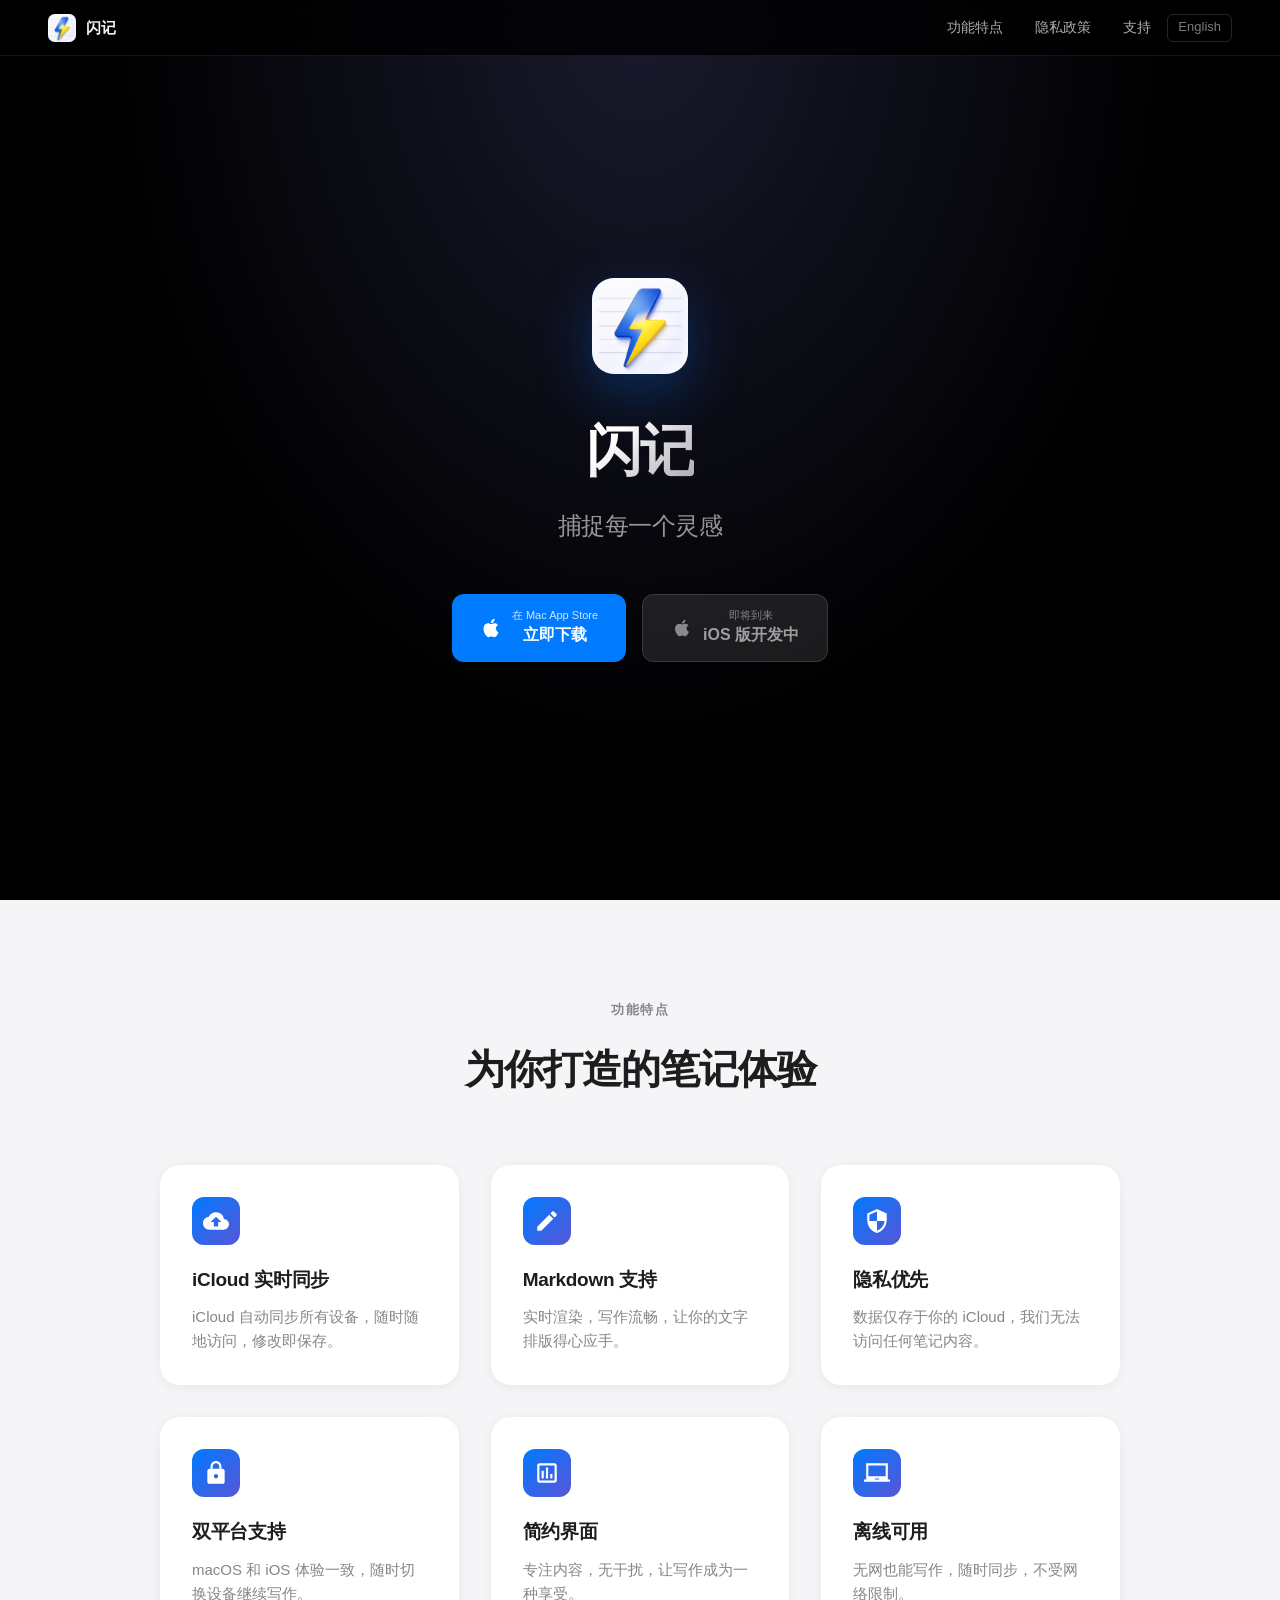
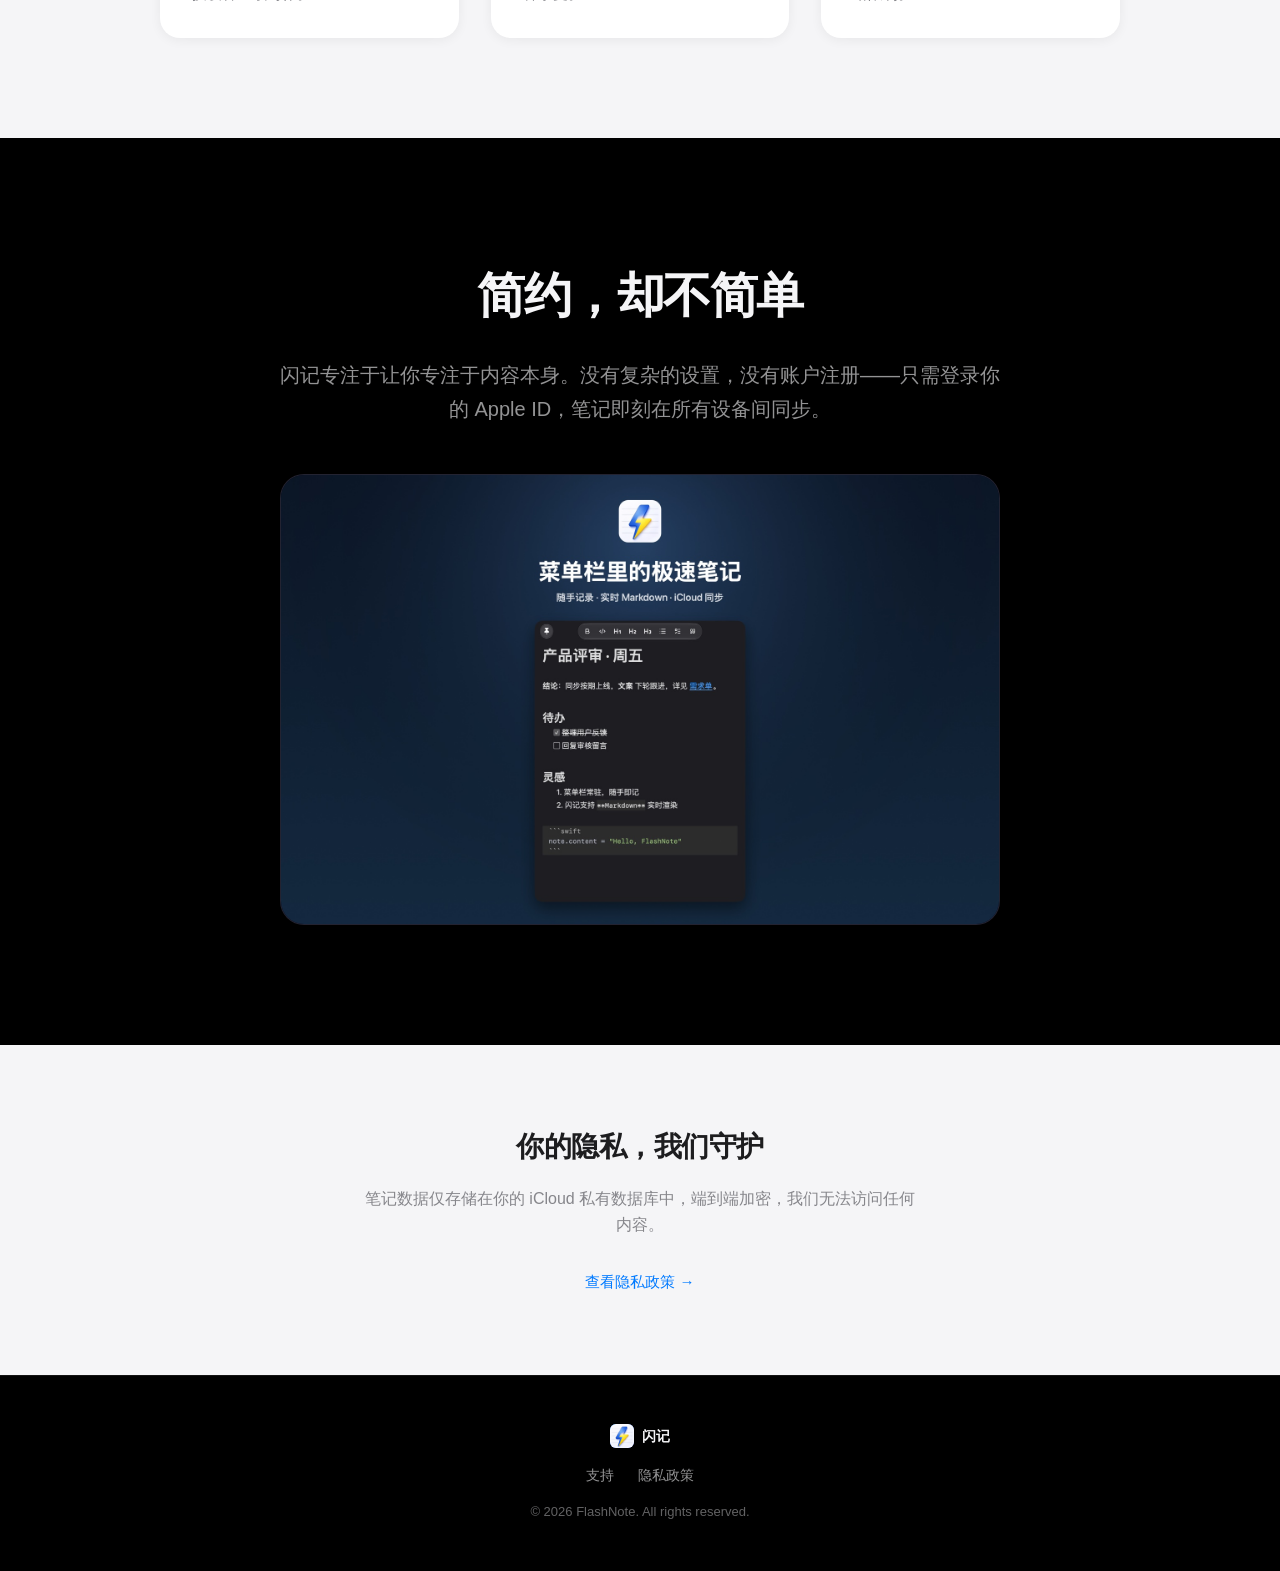
==== index.html @ 060afa6f "链接 Mac App Store 下载徽章到已上线的 App 页面" ====
<!DOCTYPE html>
<html lang="zh-Hans">
<head>
  <meta charset="UTF-8">
  <meta name="viewport" content="width=device-width, initial-scale=1.0">
  <title>闪记 FlashNote — 捕捉每一个灵感</title>
  <link rel="stylesheet" href="styles.css">
  <link rel="icon" type="image/png" href="images/favicon.png">
</head>
<body>

  <!-- Navigation -->
  <header class="site-nav">
    <a class="nav-logo" href="index.html">
      <div class="nav-logo-icon">
        <img src="images/icon.png" alt="FlashNote" class="logo-nav-logo-icon" style="width:28px;height:28px;border-radius:inherit">
      </div>
      <span>闪记</span>
    </a>
    <div class="nav-right">
      <nav class="nav-links">
        <a href="index.html#features">功能特点</a>
        <a href="privacy.html">隐私政策</a>
        <a href="support.html">支持</a>
      </nav>
      <a class="lang-pill" href="en/index.html">English</a>
    </div>
  </header>

  <main>
    <!-- Hero -->
    <section class="hero">
      <div class="hero-icon">
        <img src="images/icon.png" alt="FlashNote" class="logo-hero-icon" style="width:96px;height:96px;border-radius:inherit">
      </div>
      <h1>闪记</h1>
      <p class="tagline">捕捉每一个灵感</p>
      <div class="hero-badges">
        <a class="badge" href="https://apps.apple.com/cn/app/%E9%97%AA%E8%AE%B0-flashnote/id6824461040" target="_blank" rel="noopener">
          <svg viewBox="0 0 24 24"><path d="M18.71 19.5c-.83 1.24-1.71 2.45-3.05 2.47-1.34.03-1.77-.79-3.29-.79-1.53 0-2 .77-3.27.82-1.31.05-2.3-1.32-3.14-2.53C4.25 17 2.94 12.45 4.7 9.39c.87-1.52 2.43-2.48 4.12-2.51 1.28-.02 2.5.87 3.29.87.78 0 2.26-1.07 3.8-.91.65.03 2.47.26 3.64 1.98-.09.06-2.17 1.28-2.15 3.81.03 3.02 2.65 4.03 2.68 4.04-.03.07-.42 1.44-1.38 2.83M13 3.5c.73-.83 1.94-1.46 2.94-1.5.13 1.17-.34 2.35-1.04 3.19-.69.85-1.83 1.51-2.95 1.42-.15-1.15.41-2.35 1.05-3.11z"/></svg>
          <div>
            <div class="badge-sub">在 Mac App Store</div>
            立即下载
          </div>
        </a>
        <a class="badge-coming" href="#">
          <svg viewBox="0 0 24 24"><path d="M17.05 20.28c-.98.95-2.05.8-3.08.35-1.09-.46-2.09-.48-3.24 0-1.44.62-2.2.44-3.06-.35C2.79 15.25 3.51 7.59 9.05 7.31c1.35.07 2.29.74 3.08.8 1.18-.24 2.31-.93 3.57-.84 1.51.12 2.65.72 3.4 1.8-3.12 1.87-2.38 5.98.48 7.13-.57 1.5-1.31 2.99-2.54 4.09l.01-.01zM12.03 7.25c-.15-2.23 1.66-4.07 3.74-4.25.29 2.58-2.34 4.5-3.74 4.25z"/></svg>
          <div>
            <div class="badge-sub">即将到来</div>
            iOS 版开发中
          </div>
        </a>
      </div>
    </section>

    <!-- Features -->
    <section class="features" id="features">
      <p class="section-label">功能特点</p>
      <h2 class="section-title">为你打造的笔记体验</h2>
      <div class="features-grid">
        <div class="feature-card">
          <div class="feature-icon">
            <svg viewBox="0 0 24 24"><path d="M19.35 10.04C18.67 6.59 15.64 4 12 4 9.11 4 6.6 5.64 5.35 8.04 2.34 8.36 0 10.91 0 14c0 3.31 2.69 6 6 6h13c2.76 0 5-2.24 5-5 0-2.64-2.05-4.78-4.65-4.96zM14 13v4h-4v-4H7l5-5 5 5h-3z"/></svg>
          </div>
          <h3>iCloud 实时同步</h3>
          <p>iCloud 自动同步所有设备，随时随地访问，修改即保存。</p>
        </div>
        <div class="feature-card">
          <div class="feature-icon">
            <svg viewBox="0 0 24 24"><path d="M3 17.25V21h3.75L17.81 9.94l-3.75-3.75L3 17.25zM20.71 7.04c.39-.39.39-1.02 0-1.41l-2.34-2.34c-.39-.39-1.02-.39-1.41 0l-1.83 1.83 3.75 3.75 1.83-1.83z"/></svg>
          </div>
          <h3>Markdown 支持</h3>
          <p>实时渲染，写作流畅，让你的文字排版得心应手。</p>
        </div>
        <div class="feature-card">
          <div class="feature-icon">
            <svg viewBox="0 0 24 24"><path d="M12 1L3 5v6c0 5.55 3.84 10.74 9 12 5.16-1.26 9-6.45 9-12V5l-9-4zm0 10.99h7c-.53 4.12-3.28 7.79-7 8.94V12H5V6.3l7-3.11v8.8z"/></svg>
          </div>
          <h3>隐私优先</h3>
          <p>数据仅存于你的 iCloud，我们无法访问任何笔记内容。</p>
        </div>
        <div class="feature-card">
          <div class="feature-icon">
            <svg viewBox="0 0 24 24"><path d="M18 8h-1V6c0-2.76-2.24-5-5-5S7 3.24 7 6v2H6c-1.1 0-2 .9-2 2v10c0 1.1.9 2 2 2h12c1.1 0 2-.9 2-2V10c0-1.1-.9-2-2-2zm-6 9c-1.1 0-2-.9-2-2s.9-2 2-2 2 .9 2 2-.9 2-2 2zm3.1-9H8.9V6c0-1.71 1.39-3.1 3.1-3.1 1.71 0 3.1 1.39 3.1 3.1v2z"/></svg>
          </div>
          <h3>双平台支持</h3>
          <p>macOS 和 iOS 体验一致，随时切换设备继续写作。</p>
        </div>
        <div class="feature-card">
          <div class="feature-icon">
            <svg viewBox="0 0 24 24"><path d="M19 3H5c-1.1 0-2 .9-2 2v14c0 1.1.9 2 2 2h14c1.1 0 2-.9 2-2V5c0-1.1-.9-2-2-2zm0 16H5V5h14v14zM7 10h2v7H7zm4-3h2v10h-2zm4 6h2v4h-2z"/></svg>
          </div>
          <h3>简约界面</h3>
          <p>专注内容，无干扰，让写作成为一种享受。</p>
        </div>
        <div class="feature-card">
          <div class="feature-icon">
            <svg viewBox="0 0 24 24"><path d="M22 18V3H2v15H0v2h24v-2h-2zm-8 0h-4v-1h4v1zm6-3H4V5h16v10z"/></svg>
          </div>
          <h3>离线可用</h3>
          <p>无网也能写作，随时同步，不受网络限制。</p>
        </div>
      </div>
    </section>

    <!-- Highlight -->
    <section class="highlight">
      <div class="highlight-inner">
        <h2>简约，却不简单</h2>
        <p>闪记专注于让你专注于内容本身。没有复杂的设置，没有账户注册——只需登录你的 Apple ID，笔记即刻在所有设备间同步。</p>
        <div class="highlight-visual"><img src="screenshots/mac/01-panel-dark.jpg" alt="FlashNote"></div>
      </div>
    </section>

    <!-- Privacy note -->
    <section class="privacy-note">
      <div class="privacy-note-inner">
        <h2>你的隐私，我们守护</h2>
        <p>笔记数据仅存储在你的 iCloud 私有数据库中，端到端加密，我们无法访问任何内容。</p>
        <a href="privacy.html">查看隐私政策 →</a>
      </div>
    </section>
  </main>

  <!-- Footer -->
  <footer class="site-footer">
    <div class="footer-logo">
      <div class="footer-logo-icon">
        <img src="images/icon.png" alt="FlashNote" class="logo-footer-logo-icon" style="width:24px;height:24px;border-radius:inherit">
      </div>
      <span>闪记</span>
    </div>
    <div class="footer-links">
      <a href="support.html">支持</a>
      <a href="privacy.html">隐私政策</a>
    </div>
    <p>© 2026 FlashNote. All rights reserved.</p>
  </footer>

</body>
</html>
---- styles.css ----
/* =============================================
   FlashNote Site — Shared Styles
   ============================================= */

*, *::before, *::after { margin: 0; padding: 0; box-sizing: border-box; }
html { scroll-behavior: smooth; }
body {
  font-family: -apple-system, BlinkMacSystemFont, "SF Pro Text", "Helvetica Neue", Arial, sans-serif;
  background: #000;
  color: #f5f5f7;
  line-height: 1.6;
  min-height: 100vh;
  display: flex;
  flex-direction: column;
}
body.light-bg { background: #f5f5f7; color: #1d1d1f; }
main { flex: 1; }

/* ── Navigation ── */
.site-nav {
  position: fixed;
  top: 0; left: 0; right: 0;
  z-index: 100;
  display: flex;
  align-items: center;
  justify-content: space-between;
  padding: 0 48px;
  height: 56px;
  background: rgba(0,0,0,0.8);
  backdrop-filter: blur(20px);
  -webkit-backdrop-filter: blur(20px);
  border-bottom: 1px solid rgba(255,255,255,0.08);
}
.light-bg .site-nav {
  background: rgba(255,255,255,0.85);
  border-bottom: 1px solid rgba(0,0,0,0.08);
}
.nav-logo {
  display: flex;
  align-items: center;
  gap: 10px;
  text-decoration: none;
  color: #f5f5f7;
}
.light-bg .nav-logo { color: #1d1d1f; }
.nav-logo-icon {
  width: 28px; height: 28px;
  background: linear-gradient(135deg, #007AFF, #5856D6);
  border-radius: 7px;
  display: flex; align-items: center; justify-content: center;
}
.nav-logo-icon svg { width: 16px; height: 16px; fill: white; }
.nav-logo span { font-size: 15px; font-weight: 600; letter-spacing: -0.3px; }

.nav-right {
  display: flex;
  align-items: center;
  gap: 8px;
}
.nav-links {
  display: flex;
  align-items: center;
  gap: 32px;
}
.nav-links a {
  font-size: 14px;
  color: rgba(245,245,247,0.7);
  text-decoration: none;
  transition: color 0.2s;
}
.light-bg .nav-links a { color: rgba(29,29,31,0.65); }
.nav-links a:hover { color: #f5f5f7; }
.light-bg .nav-links a:hover { color: #1d1d1f; }

.lang-pill {
  display: inline-flex;
  align-items: center;
  height: 28px;
  padding: 0 10px;
  font-size: 13px;
  color: rgba(245,245,247,0.5);
  text-decoration: none;
  border: 1px solid rgba(255,255,255,0.15);
  border-radius: 6px;
  transition: color 0.2s, border-color 0.2s;
  margin-left: 8px;
}
.light-bg .lang-pill { color: rgba(29,29,31,0.5); border-color: rgba(0,0,0,0.15); }
.lang-pill:hover { color: #f5f5f7; border-color: rgba(255,255,255,0.3); }
.light-bg .lang-pill:hover { color: #1d1d1f; border-color: rgba(0,0,0,0.3); }

/* ── Footer ── */
.site-footer {
  padding: 48px 24px;
  border-top: 1px solid rgba(255,255,255,0.08);
  text-align: center;
}
.light-bg .site-footer { border-top: 1px solid rgba(0,0,0,0.08); }
.footer-logo {
  display: flex;
  align-items: center;
  justify-content: center;
  gap: 8px;
  margin-bottom: 16px;
}
.footer-logo-icon {
  width: 24px; height: 24px;
  background: linear-gradient(135deg, #007AFF, #5856D6);
  border-radius: 6px;
  display: flex; align-items: center; justify-content: center;
}
.footer-logo-icon svg { width: 14px; height: 14px; fill: white; }
.footer-logo span { font-size: 14px; font-weight: 600; }
.light-bg .footer-logo span { color: #1d1d1f; }
.footer-links { display: flex; gap: 24px; justify-content: center; margin-bottom: 16px; }
.footer-links a {
  font-size: 14px;
  color: rgba(245,245,247,0.6);
  text-decoration: none;
}
.light-bg .footer-links a { color: rgba(29,29,31,0.6); }
.footer-links a:hover { color: #f5f5f7; }
.light-bg .footer-links a:hover { color: #1d1d1f; }
footer p { font-size: 13px; color: rgba(245,245,247,0.4); }
.light-bg footer p { color: rgba(29,29,31,0.4); }

/* ── Marketing page sections ── */
.hero {
  min-height: 100vh;
  display: flex;
  flex-direction: column;
  align-items: center;
  justify-content: center;
  text-align: center;
  padding: 120px 24px 80px;
  background: radial-gradient(ellipse at 50% 0%, #1a1a2e 0%, #000 60%);
}
.hero-icon {
  width: 96px; height: 96px;
  background: linear-gradient(135deg, #007AFF, #5856D6);
  border-radius: 22px;
  display: flex; align-items: center; justify-content: center;
  margin-bottom: 32px;
  box-shadow: 0 20px 60px rgba(0,122,255,0.3);
}
.hero-icon svg { width: 52px; height: 52px; fill: white; }
.hero h1 {
  font-size: 56px;
  font-weight: 700;
  letter-spacing: -2px;
  margin-bottom: 12px;
  background: linear-gradient(135deg, #fff 30%, #a0a0a8);
  -webkit-background-clip: text;
  -webkit-text-fill-color: transparent;
}
.hero .tagline {
  font-size: 24px;
  color: rgba(245,245,247,0.6);
  font-weight: 400;
  margin-bottom: 48px;
  letter-spacing: -0.5px;
}
.hero-badges { display: flex; gap: 16px; justify-content: center; flex-wrap: wrap; }
.badge {
  display: flex;
  align-items: center;
  gap: 10px;
  background: #007AFF;
  color: white;
  text-decoration: none;
  padding: 14px 28px;
  border-radius: 12px;
  font-size: 16px;
  font-weight: 600;
  transition: background 0.2s, transform 0.2s;
}
.badge:hover { background: #005FCC; transform: translateY(-2px); }
.badge svg { width: 22px; height: 22px; fill: white; }
.badge-sub { font-size: 11px; font-weight: 400; opacity: 0.8; line-height: 1.2; }
.badge-coming {
  display: flex;
  align-items: center;
  gap: 10px;
  background: rgba(255,255,255,0.1);
  color: rgba(245,245,247,0.6);
  text-decoration: none;
  padding: 14px 28px;
  border-radius: 12px;
  font-size: 16px;
  font-weight: 600;
  border: 1px solid rgba(255,255,255,0.12);
}
.badge-coming svg { width: 22px; height: 22px; fill: rgba(245,245,247,0.5); }

.section-label {
  text-align: center;
  font-size: 13px;
  font-weight: 600;
  letter-spacing: 1.5px;
  text-transform: uppercase;
  color: #86868b;
  margin-bottom: 16px;
}
.section-title {
  text-align: center;
  font-size: 40px;
  font-weight: 700;
  letter-spacing: -1px;
  margin-bottom: 64px;
}

.screenshots {
  padding: 100px 24px;
  background: #000;
}
.screenshots-light {
  padding: 100px 24px;
  background: #f5f5f7;
}
.screenshot-grid {
  max-width: 900px;
  margin: 0 auto;
  display: flex;
  gap: 20px;
  overflow-x: auto;
  padding: 0 24px;
  justify-content: center;
}
.screenshot-grid img {
  flex: 0 0 auto;
  height: 400px;
  width: auto;
  border-radius: 16px;
  border: 1px solid rgba(255,255,255,0.1);
  object-fit: contain;
}
.screenshots-light .screenshot-grid img {
  border-color: rgba(0,0,0,0.1);
}

.features {
  padding: 100px 24px;
  background: #f5f5f7;
  color: #1d1d1f;
}
.features-grid {
  max-width: 960px;
  margin: 0 auto;
  display: grid;
  grid-template-columns: repeat(3, 1fr);
  gap: 32px;
}
.feature-card {
  background: white;
  border-radius: 20px;
  padding: 32px;
  box-shadow: 0 2px 12px rgba(0,0,0,0.06);
}
.feature-icon {
  width: 48px; height: 48px;
  background: linear-gradient(135deg, #007AFF, #5856D6);
  border-radius: 12px;
  display: flex; align-items: center; justify-content: center;
  margin-bottom: 20px;
}
.feature-icon svg { width: 26px; height: 26px; fill: white; }
.feature-card h3 { font-size: 19px; font-weight: 600; margin-bottom: 10px; letter-spacing: -0.3px; }
.feature-card p { font-size: 15px; color: #86868b; line-height: 1.6; }

.highlight {
  padding: 120px 24px;
  background: #000;
  text-align: center;
}
.highlight-inner { max-width: 720px; margin: 0 auto; }
.highlight h2 { font-size: 48px; font-weight: 700; letter-spacing: -1.5px; margin-bottom: 24px; }
.highlight p { font-size: 20px; color: rgba(245,245,247,0.6); line-height: 1.7; margin-bottom: 48px; }
.highlight-visual {
  width: 100%; max-width: 860px;
  background: #0a0a1a;
  border-radius: 24px; margin: 0 auto; overflow: hidden;
  border: 1px solid rgba(255,255,255,0.1);
}
.highlight-visual img { width: 100%; height: auto; display: block; }

.privacy-note {
  padding: 80px 24px;
  background: #f5f5f7;
  color: #1d1d1f;
  text-align: center;
}
.privacy-note-inner { max-width: 560px; margin: 0 auto; }
.privacy-note h2 { font-size: 28px; font-weight: 700; letter-spacing: -0.5px; margin-bottom: 16px; }
.privacy-note p { font-size: 16px; color: #86868b; margin-bottom: 32px; }
.privacy-note a { font-size: 15px; color: #007AFF; text-decoration: none; }
.privacy-note a:hover { text-decoration: underline; }

/* ── Simple pages (support / privacy) ── */
main { flex: 1; display: flex; flex-direction: column; }
.simple-page {
  flex: 1;
  display: flex;
  align-items: center;
  justify-content: center;
  padding: 96px 24px 48px;
  background: #f5f5f7;
  color: #1d1d1f;
}
.simple-card {
  background: white;
  border-radius: 16px;
  padding: 32px;
  max-width: 440px;
  width: 100%;
  box-shadow: 0 2px 12px rgba(0,0,0,0.06);
  text-align: center;
}
.simple-card p { text-wrap: balance; }
.simple-logo {
  width: 72px; height: 72px;
  background: linear-gradient(135deg, #007AFF, #5856D6);
  border-radius: 18px;
  display: flex; align-items: center; justify-content: center;
  margin: 0 auto 20px;
}
.simple-logo svg { width: 40px; height: 40px; fill: white; }
.simple-card h1 { font-size: 26px; font-weight: 700; letter-spacing: -0.5px; margin-bottom: 6px; }
.simple-card .subtitle { font-size: 15px; color: #86868b; margin-bottom: 32px; }
.simple-card p { font-size: 15px; color: #1d1d1f; line-height: 1.6; margin-bottom: 24px; }
.email-btn {
  display: inline-flex;
  align-items: center;
  gap: 8px;
  background: #007AFF;
  color: white;
  text-decoration: none;
  padding: 12px 24px;
  border-radius: 10px;
  font-size: 15px;
  font-weight: 500;
  transition: background 0.2s;
}
.email-btn:hover { background: #0056CC; }
.email-btn svg { width: 18px; height: 18px; fill: white; }

/* Privacy page */
.privacy-page { flex: 1; background: #f5f5f7; color: #1d1d1f; padding: 128px 24px 48px; }
.privacy-content { max-width: 680px; margin: 0 auto; }
.privacy-content h1 { font-size: 28px; font-weight: 700; letter-spacing: -0.5px; margin-bottom: 8px; }
.privacy-content .date { font-size: 14px; color: #86868b; margin-bottom: 40px; }
.privacy-card {
  background: white;
  border-radius: 16px;
  padding: 32px;
  box-shadow: 0 2px 12px rgba(0,0,0,0.06);
}
.privacy-card h2 { font-size: 17px; font-weight: 600; margin-top: 28px; margin-bottom: 10px; }
.privacy-card h2:first-child { margin-top: 0; }
.privacy-card p { font-size: 15px; line-height: 1.7; color: #3d3d3f; margin-bottom: 12px; }
.privacy-card ul { padding-left: 20px; margin: 8px 0; }
.privacy-card li { font-size: 15px; line-height: 1.7; color: #3d3d3f; margin-bottom: 6px; }
.privacy-card strong { color: #1d1d1f; }
.privacy-card a { color: #007AFF; text-decoration: none; }
.privacy-card a:hover { text-decoration: underline; }
.contact-row { display: flex; align-items: center; gap: 8px; margin-top: 12px; font-size: 15px; }
.contact-row svg { width: 16px; height: 16px; fill: #86868b; flex-shrink: 0; }
.contact-row a { color: #007AFF; text-decoration: none; }

/* ── Responsive ── */
@media (max-width: 768px) {
  .site-nav { padding: 0 20px; }
  .nav-links { display: none; }
  .hero h1 { font-size: 36px; letter-spacing: -1px; }
  .hero .tagline { font-size: 18px; }
  .features-grid { grid-template-columns: 1fr; }
  .section-title { font-size: 28px; }
  .highlight h2 { font-size: 32px; }
  .screenshot-grid img { height: 280px; }
}
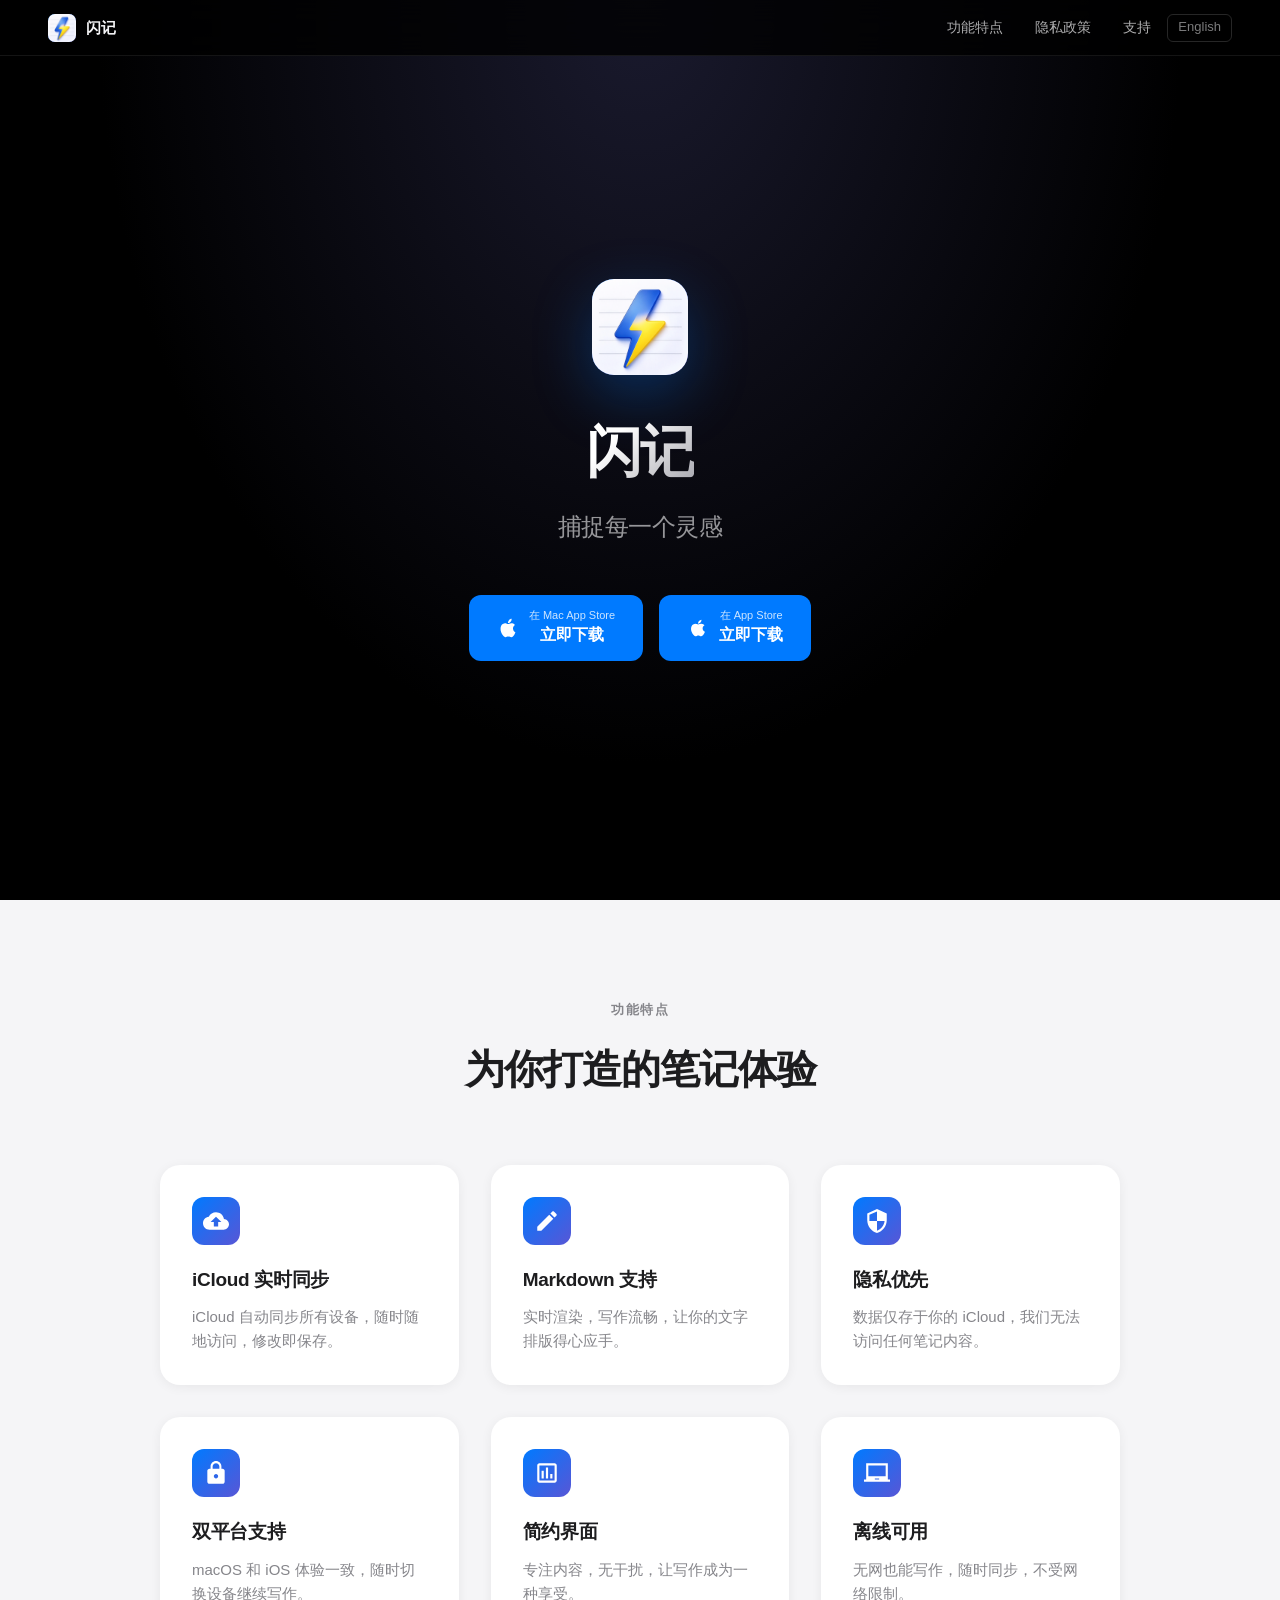
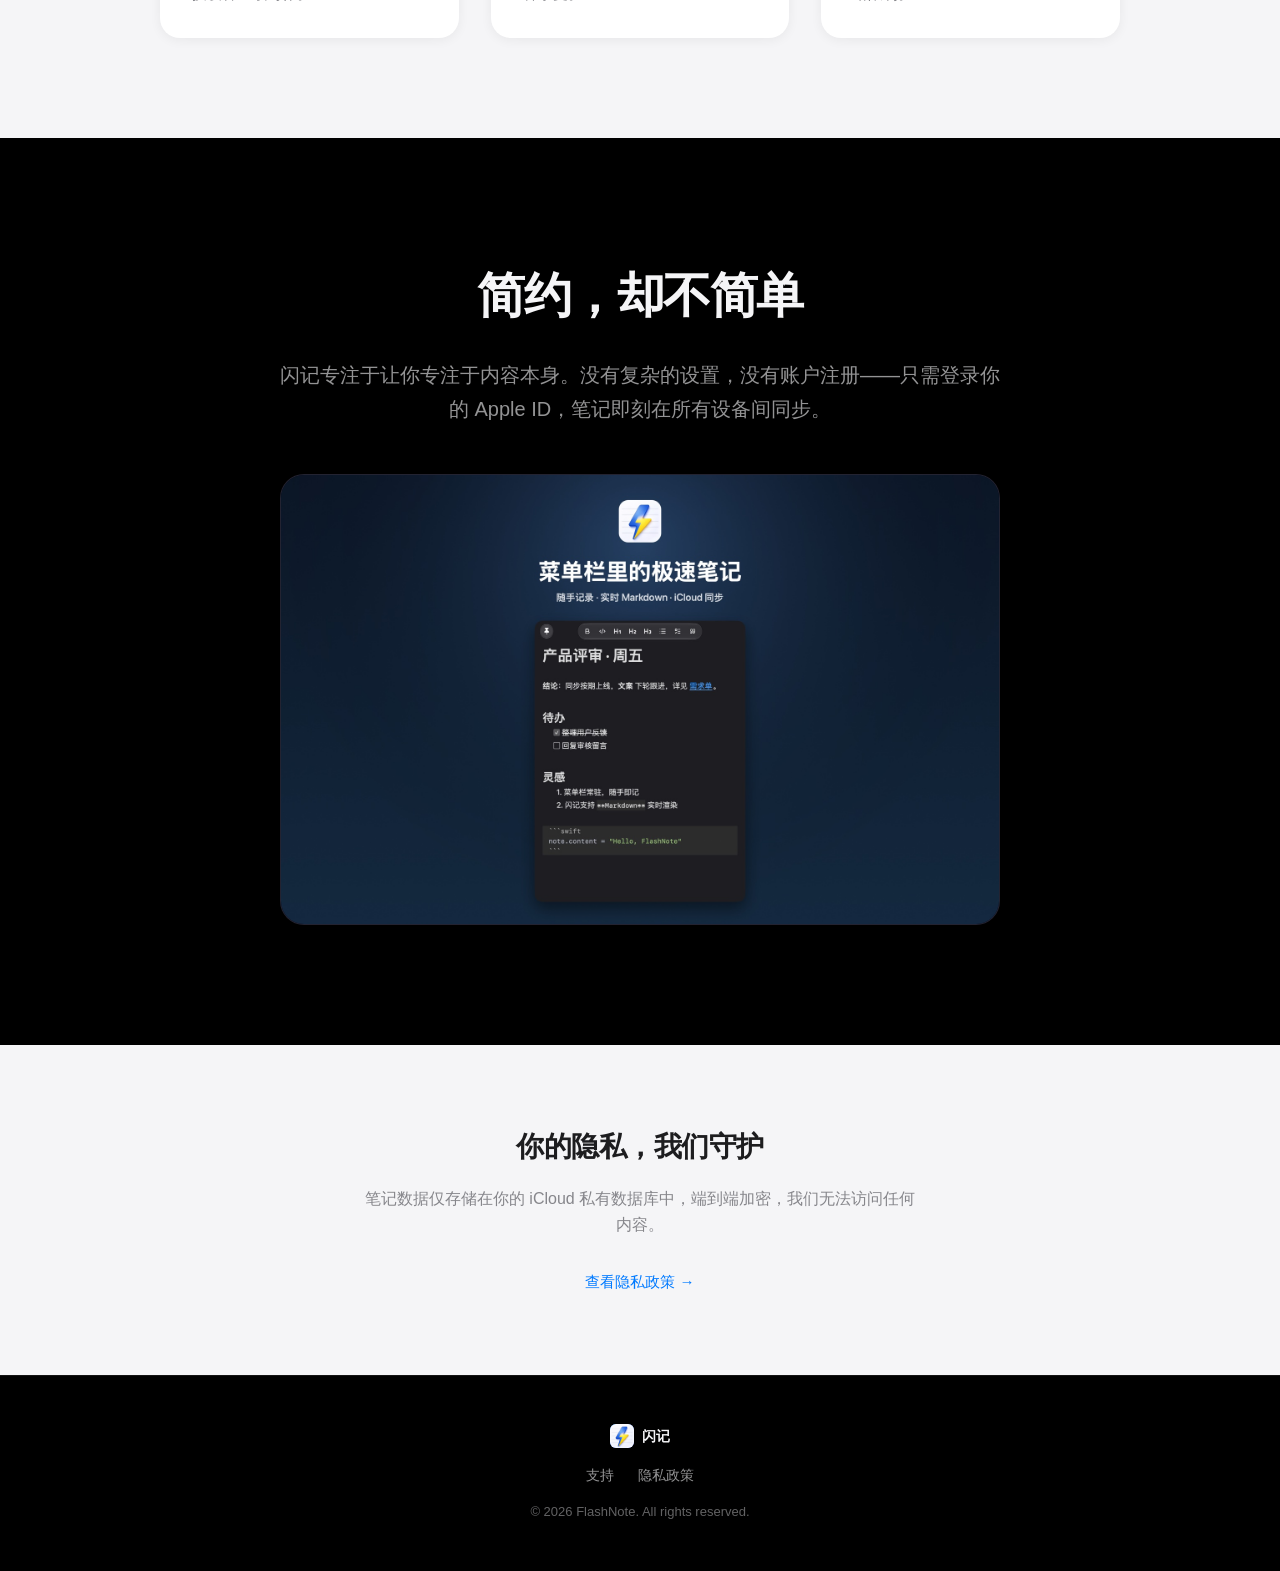
==== commit abdb89b4: "iOS 版已上架：下载徽章指向国区 App Store，替换「即将到来」占位 - index.html / en/index.html：iOS 徽章由 .badge-coming 占位改为可点击 .b" ====
--- a/index.html
+++ b/index.html
@@ -43,11 +43,11 @@
             立即下载
           </div>
         </a>
-        <a class="badge-coming" href="#">
+        <a class="badge" href="https://apps.apple.com/cn/app/%E9%97%AA%E8%AE%B0-%E9%9A%8F%E5%8F%AB%E9%9A%8F%E5%88%B0%E7%9A%84%E9%80%9F%E8%AE%B0%E6%9D%BF/id6824461040" target="_blank" rel="noopener">
           <svg viewBox="0 0 24 24"><path d="M17.05 20.28c-.98.95-2.05.8-3.08.35-1.09-.46-2.09-.48-3.24 0-1.44.62-2.2.44-3.06-.35C2.79 15.25 3.51 7.59 9.05 7.31c1.35.07 2.29.74 3.08.8 1.18-.24 2.31-.93 3.57-.84 1.51.12 2.65.72 3.4 1.8-3.12 1.87-2.38 5.98.48 7.13-.57 1.5-1.31 2.99-2.54 4.09l.01-.01zM12.03 7.25c-.15-2.23 1.66-4.07 3.74-4.25.29 2.58-2.34 4.5-3.74 4.25z"/></svg>
           <div>
-            <div class="badge-sub">即将到来</div>
-            iOS 版开发中
+            <div class="badge-sub">在 App Store</div>
+            立即下载
           </div>
         </a>
       </div>
--- a/styles.css
+++ b/styles.css
@@ -160,7 +160,7 @@
   margin-bottom: 48px;
   letter-spacing: -0.5px;
 }
-.hero-badges { display: flex; gap: 16px; justify-content: center; flex-wrap: wrap; }
+.hero-badges { display: flex; gap: 16px; justify-content: center; flex-wrap: wrap; width: 100%; }
 .badge {
   display: flex;
   align-items: center;
@@ -177,20 +177,6 @@
 .badge:hover { background: #005FCC; transform: translateY(-2px); }
 .badge svg { width: 22px; height: 22px; fill: white; }
 .badge-sub { font-size: 11px; font-weight: 400; opacity: 0.8; line-height: 1.2; }
-.badge-coming {
-  display: flex;
-  align-items: center;
-  gap: 10px;
-  background: rgba(255,255,255,0.1);
-  color: rgba(245,245,247,0.6);
-  text-decoration: none;
-  padding: 14px 28px;
-  border-radius: 12px;
-  font-size: 16px;
-  font-weight: 600;
-  border: 1px solid rgba(255,255,255,0.12);
-}
-.badge-coming svg { width: 22px; height: 22px; fill: rgba(245,245,247,0.5); }
 
 .section-label {
   text-align: center;
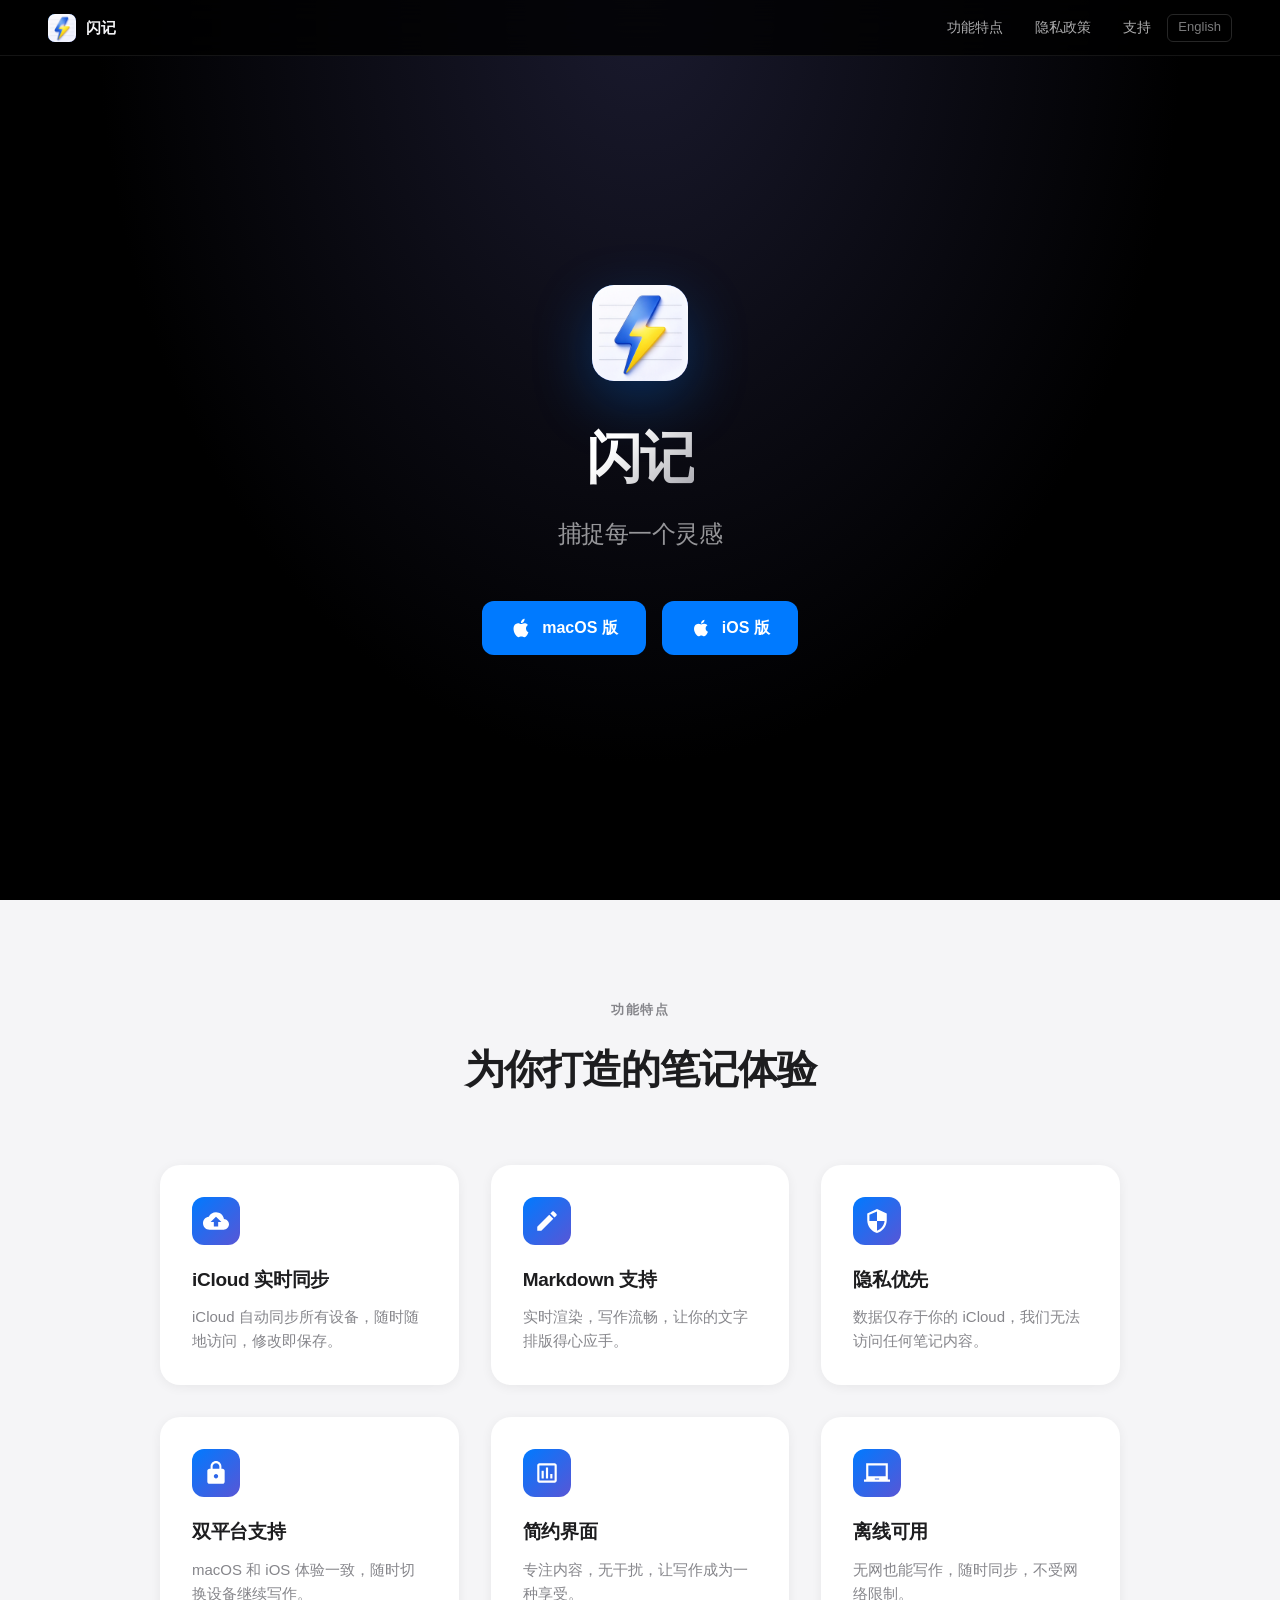
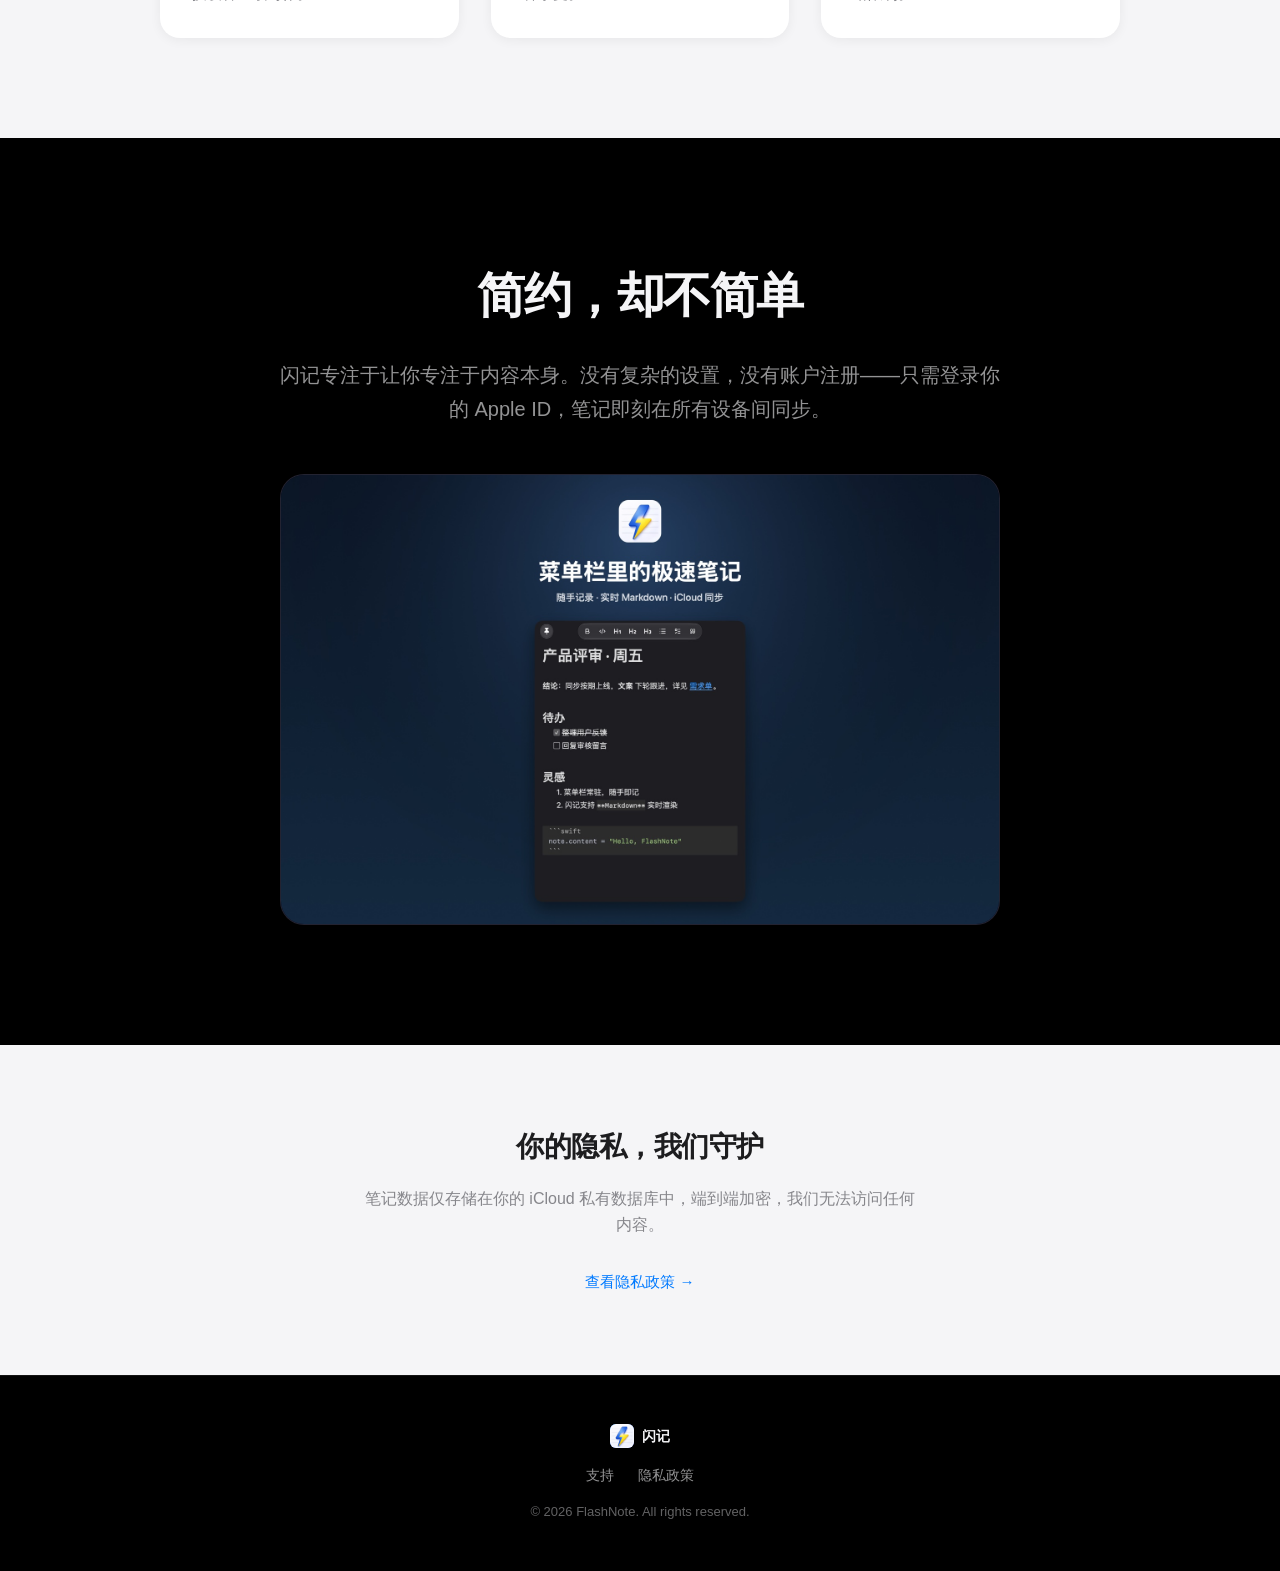
==== commit c4cdb3cc: "中文页下载徽章文案简化：macOS 版 / iOS 版 按反馈将首屏两枚徽章的两行文案（在 Mac App Store / 立即下载）合并为 单行「macOS 版」「iOS 版」，按 Apple 平台" ====
--- a/index.html
+++ b/index.html
@@ -38,17 +38,11 @@
       <div class="hero-badges">
         <a class="badge" href="https://apps.apple.com/cn/app/%E9%97%AA%E8%AE%B0-flashnote/id6824461040" target="_blank" rel="noopener">
           <svg viewBox="0 0 24 24"><path d="M18.71 19.5c-.83 1.24-1.71 2.45-3.05 2.47-1.34.03-1.77-.79-3.29-.79-1.53 0-2 .77-3.27.82-1.31.05-2.3-1.32-3.14-2.53C4.25 17 2.94 12.45 4.7 9.39c.87-1.52 2.43-2.48 4.12-2.51 1.28-.02 2.5.87 3.29.87.78 0 2.26-1.07 3.8-.91.65.03 2.47.26 3.64 1.98-.09.06-2.17 1.28-2.15 3.81.03 3.02 2.65 4.03 2.68 4.04-.03.07-.42 1.44-1.38 2.83M13 3.5c.73-.83 1.94-1.46 2.94-1.5.13 1.17-.34 2.35-1.04 3.19-.69.85-1.83 1.51-2.95 1.42-.15-1.15.41-2.35 1.05-3.11z"/></svg>
-          <div>
-            <div class="badge-sub">在 Mac App Store</div>
-            立即下载
-          </div>
+          <div>macOS 版</div>
         </a>
         <a class="badge" href="https://apps.apple.com/cn/app/%E9%97%AA%E8%AE%B0-%E9%9A%8F%E5%8F%AB%E9%9A%8F%E5%88%B0%E7%9A%84%E9%80%9F%E8%AE%B0%E6%9D%BF/id6824461040" target="_blank" rel="noopener">
           <svg viewBox="0 0 24 24"><path d="M17.05 20.28c-.98.95-2.05.8-3.08.35-1.09-.46-2.09-.48-3.24 0-1.44.62-2.2.44-3.06-.35C2.79 15.25 3.51 7.59 9.05 7.31c1.35.07 2.29.74 3.08.8 1.18-.24 2.31-.93 3.57-.84 1.51.12 2.65.72 3.4 1.8-3.12 1.87-2.38 5.98.48 7.13-.57 1.5-1.31 2.99-2.54 4.09l.01-.01zM12.03 7.25c-.15-2.23 1.66-4.07 3.74-4.25.29 2.58-2.34 4.5-3.74 4.25z"/></svg>
-          <div>
-            <div class="badge-sub">在 App Store</div>
-            立即下载
-          </div>
+          <div>iOS 版</div>
         </a>
       </div>
     </section>
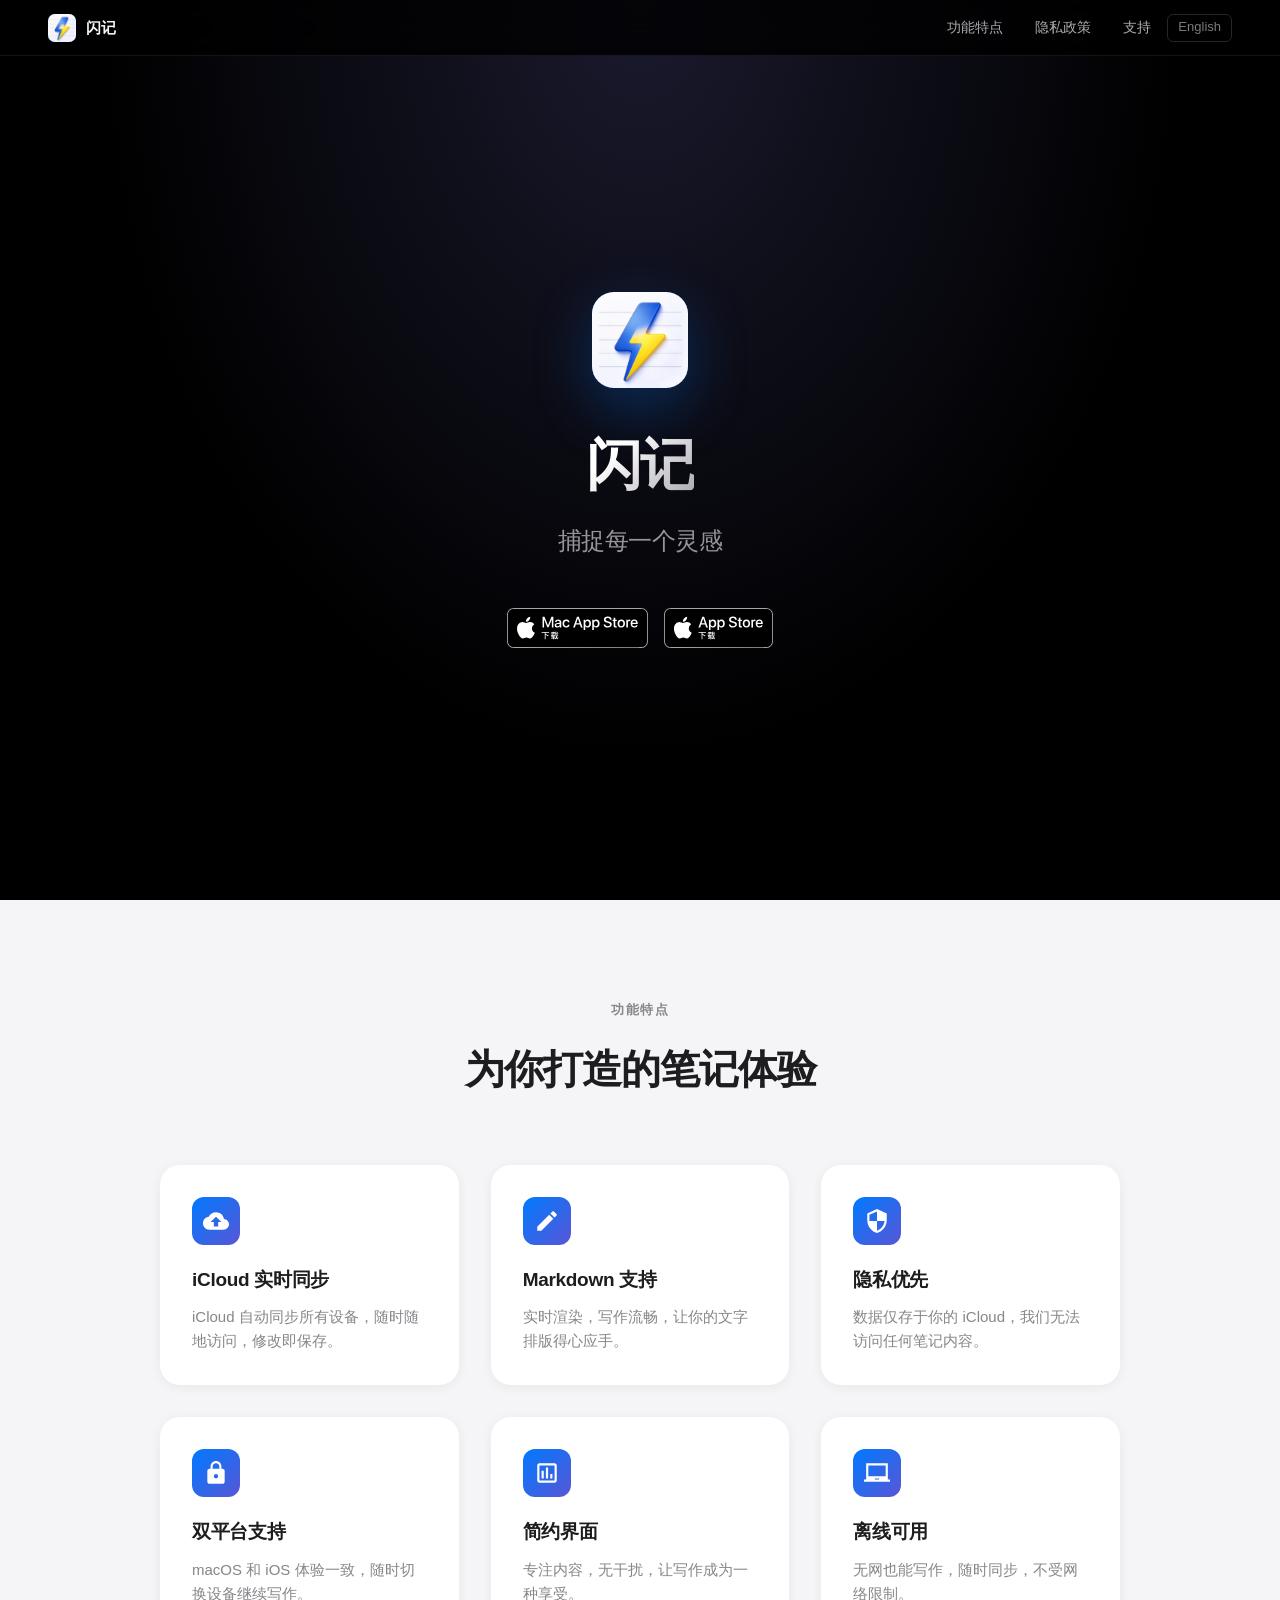
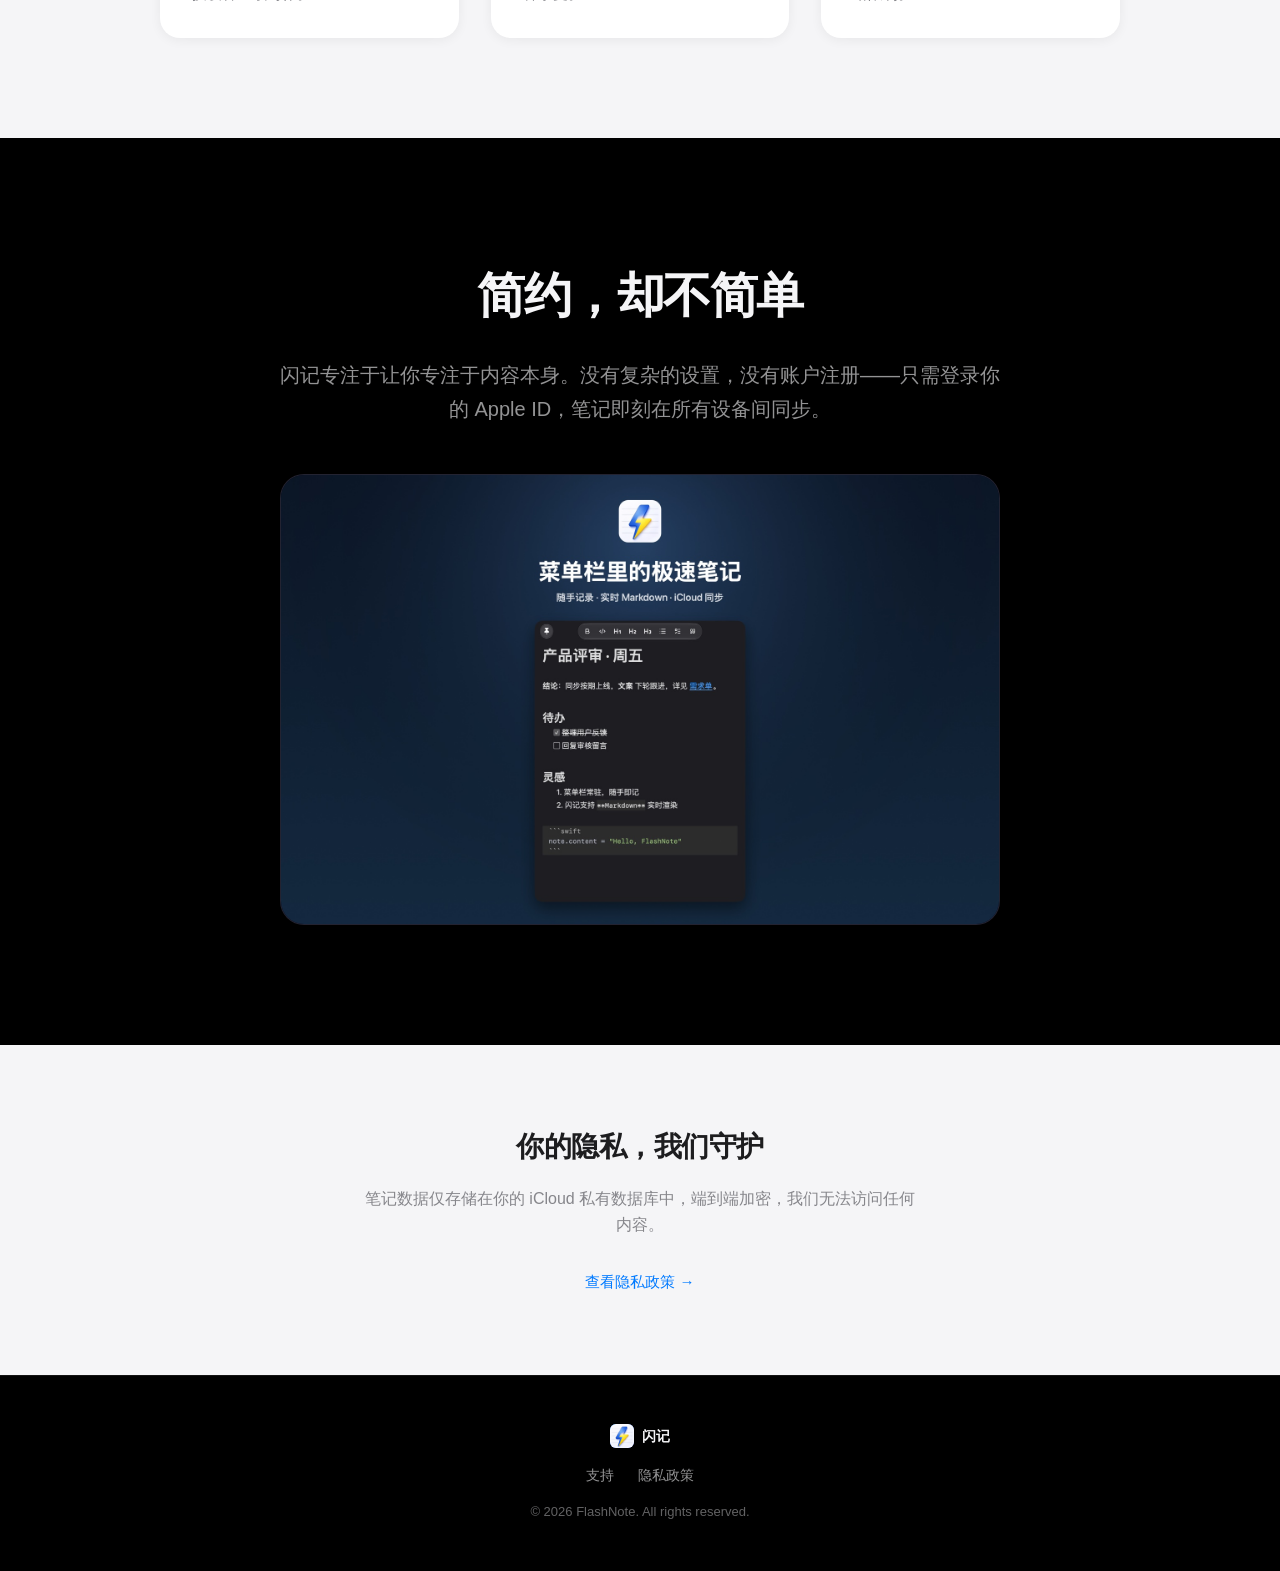
==== commit f4be89d0: "下载按钮替换为 App Store 官方徽章（英文页 US-UK 版、中文页 CNSC 版）" ====
--- a/index.html
+++ b/index.html
@@ -36,13 +36,11 @@
       <h1>闪记</h1>
       <p class="tagline">捕捉每一个灵感</p>
       <div class="hero-badges">
-        <a class="badge" href="https://apps.apple.com/cn/app/%E9%97%AA%E8%AE%B0-flashnote/id6824461040" target="_blank" rel="noopener">
-          <svg viewBox="0 0 24 24"><path d="M18.71 19.5c-.83 1.24-1.71 2.45-3.05 2.47-1.34.03-1.77-.79-3.29-.79-1.53 0-2 .77-3.27.82-1.31.05-2.3-1.32-3.14-2.53C4.25 17 2.94 12.45 4.7 9.39c.87-1.52 2.43-2.48 4.12-2.51 1.28-.02 2.5.87 3.29.87.78 0 2.26-1.07 3.8-.91.65.03 2.47.26 3.64 1.98-.09.06-2.17 1.28-2.15 3.81.03 3.02 2.65 4.03 2.68 4.04-.03.07-.42 1.44-1.38 2.83M13 3.5c.73-.83 1.94-1.46 2.94-1.5.13 1.17-.34 2.35-1.04 3.19-.69.85-1.83 1.51-2.95 1.42-.15-1.15.41-2.35 1.05-3.11z"/></svg>
-          <div>macOS 版</div>
+        <a class="badge" href="https://apps.apple.com/cn/app/flashnote/id6824461040?platform=mac" target="_blank" rel="noopener">
+          <img src="images/badges/mac-app-store-cnsc.svg" alt="从 Mac App Store 下载" width="140" height="40">
         </a>
-        <a class="badge" href="https://apps.apple.com/cn/app/%E9%97%AA%E8%AE%B0-%E9%9A%8F%E5%8F%AB%E9%9A%8F%E5%88%B0%E7%9A%84%E9%80%9F%E8%AE%B0%E6%9D%BF/id6824461040" target="_blank" rel="noopener">
-          <svg viewBox="0 0 24 24"><path d="M17.05 20.28c-.98.95-2.05.8-3.08.35-1.09-.46-2.09-.48-3.24 0-1.44.62-2.2.44-3.06-.35C2.79 15.25 3.51 7.59 9.05 7.31c1.35.07 2.29.74 3.08.8 1.18-.24 2.31-.93 3.57-.84 1.51.12 2.65.72 3.4 1.8-3.12 1.87-2.38 5.98.48 7.13-.57 1.5-1.31 2.99-2.54 4.09l.01-.01zM12.03 7.25c-.15-2.23 1.66-4.07 3.74-4.25.29 2.58-2.34 4.5-3.74 4.25z"/></svg>
-          <div>iOS 版</div>
+        <a class="badge" href="https://apps.apple.com/cn/app/flashnote/id6824461040" target="_blank" rel="noopener">
+          <img src="images/badges/app-store-cnsc.svg" alt="从 App Store 下载" width="109" height="40">
         </a>
       </div>
     </section>
--- a/styles.css
+++ b/styles.css
@@ -160,23 +160,14 @@
   margin-bottom: 48px;
   letter-spacing: -0.5px;
 }
-.hero-badges { display: flex; gap: 16px; justify-content: center; flex-wrap: wrap; width: 100%; }
+.hero-badges { display: flex; gap: 16px; justify-content: center; align-items: center; flex-wrap: wrap; width: 100%; }
 .badge {
-  display: flex;
-  align-items: center;
-  gap: 10px;
-  background: #007AFF;
-  color: white;
-  text-decoration: none;
-  padding: 14px 28px;
-  border-radius: 12px;
-  font-size: 16px;
-  font-weight: 600;
-  transition: background 0.2s, transform 0.2s;
-}
-.badge:hover { background: #005FCC; transform: translateY(-2px); }
-.badge svg { width: 22px; height: 22px; fill: white; }
-.badge-sub { font-size: 11px; font-weight: 400; opacity: 0.8; line-height: 1.2; }
+  display: inline-flex;
+  align-items: center;
+  transition: opacity 0.2s;
+}
+.badge:hover { opacity: 0.85; }
+.badge img { height: 40px; width: auto; display: block; }
 
 .section-label {
   text-align: center;
